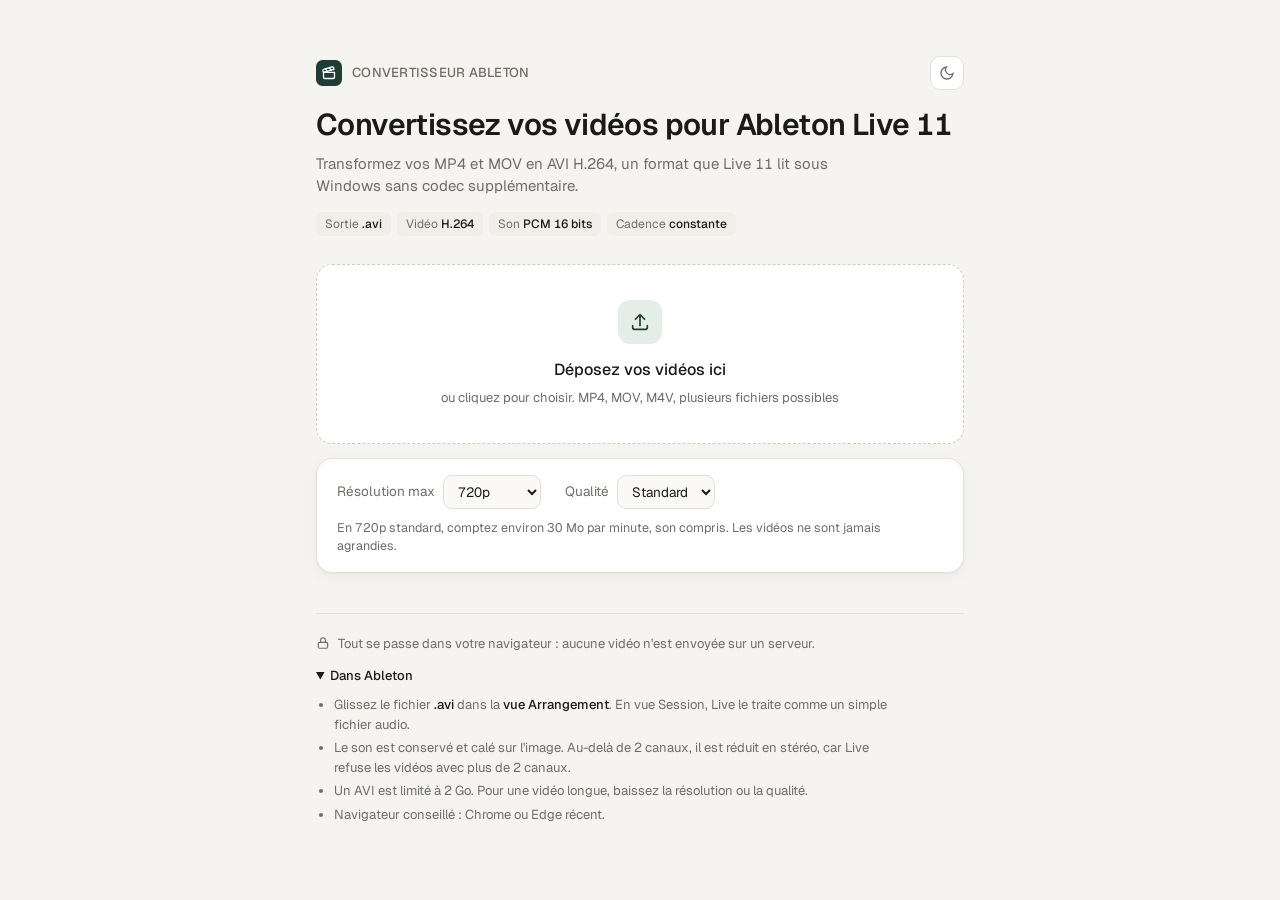
==== tools/convertisseur-ableton/index.html @ 74f915a6 "Add files via upload" ====
<!doctype html>
<html lang="fr">
<head>
<meta charset="utf-8">
<meta name="viewport" content="width=device-width, initial-scale=1">
<title>CONVERTISSEUR ABLETON</title>
<meta name="description" content="Convertissez vos MP4 et MOV en AVI H.264 lisible par Ableton Live 11, directement dans le navigateur.">
<script src="../../shared/theme.js"></script>
<link rel="stylesheet" href="../../shared/tokens.css">
<link rel="preconnect" href="https://fonts.googleapis.com">
<link rel="preconnect" href="https://fonts.gstatic.com" crossorigin>
<link href="https://fonts.googleapis.com/css2?family=Geist:wght@400;500;600&display=swap" rel="stylesheet">
<link rel="icon" href="data:image/svg+xml,%3Csvg xmlns='http://www.w3.org/2000/svg' viewBox='0 0 32 32'%3E%3Crect width='32' height='32' rx='8' fill='%231f3d35'/%3E%3Cg transform='translate(7 7) scale(.75)' fill='none' stroke='%23fff' stroke-width='2.2' stroke-linecap='round' stroke-linejoin='round'%3E%3Cpath d='M20.2 6 3 11l-.9-2.4c-.3-1.1.3-2.2 1.3-2.5l13.5-4c1.1-.3 2.2.3 2.5 1.3Z'/%3E%3Cpath d='m6.2 5.3 3.1 3.9M12.4 3.4l3.1 4'/%3E%3Cpath d='M3 11h18v8a2 2 0 0 1-2 2H5a2 2 0 0 1-2-2Z'/%3E%3C/g%3E%3C/svg%3E">
<style>
*{box-sizing:border-box}
html,body{margin:0}
body{
  background:var(--bg); color:var(--text);
  font-family:var(--font);
  font-size:15px; line-height:1.5; -webkit-font-smoothing:antialiased;
  font-variant-numeric:tabular-nums;
}
:focus-visible{outline:2px solid var(--accent);outline-offset:2px}
main{max-width:680px;margin:0 auto;padding:56px 16px 48px}
header{margin-bottom:28px}
.brand{display:flex;align-items:center;gap:10px;margin-bottom:18px}
.brand svg{flex:none}
.brand span{font-weight:500;color:var(--muted);font-size:13px;letter-spacing:.02em}
h1{font-size:30px;line-height:1.15;font-weight:600;letter-spacing:-.02em;margin:0 0 10px}
.lead{color:var(--muted);margin:0;max-width:56ch}
.specs{display:flex;flex-wrap:wrap;gap:6px;margin-top:14px}
.chip{font-size:12px;padding:3px 9px;border-radius:7px;background:var(--chip);color:var(--muted)}
.chip b{color:var(--text);font-weight:500}
.sr{position:absolute;width:1px;height:1px;overflow:hidden;clip:rect(0 0 0 0);white-space:nowrap}
[hidden]{display:none !important}

.notice{margin:0 0 16px;padding:12px 14px;border-radius:12px;background:var(--warn-bg);color:var(--warn);font-size:14px}

.drop{
  display:flex;flex-direction:column;align-items:center;justify-content:center;gap:6px;
  min-height:180px;padding:28px 20px;text-align:center;cursor:pointer;
  background:var(--surface);border:1.5px dashed var(--border-strong);border-radius:16px;
  transition:border-color .15s,background .15s,transform .15s;
}
.drop:hover{border-color:var(--muted)}
.drop:focus-within{outline:2px solid var(--accent);outline-offset:2px}
.drop.over{border-color:var(--accent);border-style:solid;background:var(--accent-soft);transform:scale(1.005)}
.drop .icon{width:44px;height:44px;border-radius:12px;display:grid;place-items:center;background:var(--accent-soft);color:var(--accent);margin-bottom:8px}
.drop strong{font-weight:500;font-size:16px}
.drop small{color:var(--muted);font-size:13px}

.card{background:var(--surface);border:1px solid var(--border);border-radius:16px;box-shadow:var(--shadow)}
.settings{margin-top:14px;padding:16px 20px;display:flex;flex-wrap:wrap;align-items:center;gap:10px 24px;font-size:13.5px}
.option{display:flex;align-items:center;gap:8px}
.option label{color:var(--muted)}
.option select{font:inherit;color:var(--text);background:var(--surface-2);border:1px solid var(--border);border-radius:9px;padding:6px 10px}
.hint{flex-basis:100%;margin:0;color:var(--muted);font-size:12.5px}

/* ---------- Liste ---------- */
#list{list-style:none;margin:28px 0 0;padding:0;display:flex;flex-direction:column;gap:10px}
#list:empty{display:none}
.item{background:var(--surface);border:1px solid var(--border);border-radius:14px;padding:16px 18px;box-shadow:var(--shadow);animation:in .25s ease-out}
@keyframes in{from{opacity:0;transform:translateY(4px)}}
.row{display:flex;align-items:flex-start;justify-content:space-between;gap:12px}
.name{font-weight:500;word-break:break-all;min-width:0}
.state{flex:none;font-size:12px;font-weight:500;padding:3px 9px;border-radius:99px;white-space:nowrap;background:var(--chip);color:var(--muted)}
.item.done .state{background:var(--ok-bg);color:var(--ok)}
.item.error .state{background:var(--err-bg);color:var(--err)}
.meta{color:var(--muted);margin-top:4px}
.bar{height:4px;border-radius:2px;background:var(--chip);overflow:hidden;margin-top:12px}
.bar i{display:block;height:100%;width:0;background:var(--accent);transition:width .2s linear}
.item.done .bar,.item.error .bar{display:none}
.status{margin:8px 0 0;font-size:13px;color:var(--muted)}
.item.error .status{color:var(--err)}
.actions{display:flex;justify-content:flex-end;margin-top:12px}
.actions:empty{display:none}
.primary{
  font:inherit;font-size:13.5px;font-weight:500;cursor:pointer;border-radius:9px;
  padding:8px 14px;border:1px solid transparent;background:var(--accent);color:var(--accent-ink);transition:opacity .15s;
}
.primary:hover{opacity:.88}
.theme{margin-left:auto;width:34px;height:34px;padding:0;display:grid;place-items:center;border-radius:10px;background:var(--surface);border:1px solid var(--border);color:var(--muted);cursor:pointer}
.theme:hover{color:var(--text)}

/* ---------- Pied de page ---------- */
footer{margin-top:40px;padding-top:20px;border-top:1px solid var(--border);color:var(--muted);font-size:13px}
footer p{margin:0 0 12px;display:flex;gap:8px;align-items:flex-start}
footer svg{flex:none;margin-top:2px}
details{margin-top:4px}
summary{cursor:pointer;color:var(--text);font-weight:500;width:fit-content}
details ul{margin:10px 0 0;padding-left:18px;list-style:disc;max-width:64ch}
details li{margin:4px 0}
details b{color:var(--text);font-weight:500}

@media (max-width:520px){h1{font-size:25px}}
@media (prefers-reduced-motion:reduce){*{transition:none !important;animation:none !important}}
</style>
</head>
<body>
<main>
  <header>
    <div class="brand">
      <svg width="26" height="26" viewBox="0 0 32 32" aria-hidden="true"><rect width="32" height="32" rx="8" fill="var(--accent)"/><g transform="translate(7 7) scale(.75)" fill="none" stroke="var(--accent-ink)" stroke-width="2.2" stroke-linecap="round" stroke-linejoin="round"><path d="M20.2 6 3 11l-.9-2.4c-.3-1.1.3-2.2 1.3-2.5l13.5-4c1.1-.3 2.2.3 2.5 1.3Z"/><path d="m6.2 5.3 3.1 3.9M12.4 3.4l3.1 4"/><path d="M3 11h18v8a2 2 0 0 1-2 2H5a2 2 0 0 1-2-2Z"/></g></svg>
      <span>CONVERTISSEUR ABLETON</span>
      <button class="theme" id="theme" type="button" aria-label="Changer de thème" title="Changer de thème">
        <svg width="16" height="16" viewBox="0 0 24 24" fill="none" stroke="currentColor" stroke-width="2" stroke-linecap="round"><path d="M21 12.8A9 9 0 1 1 11.2 3a7 7 0 0 0 9.8 9.8z"/></svg>
      </button>
    </div>
    <h1>Convertissez vos vidéos pour Ableton Live 11</h1>
    <p class="lead">Transformez vos MP4 et MOV en AVI H.264, un format que Live 11 lit sous Windows sans codec supplémentaire.</p>
    <div class="specs">
      <span class="chip">Sortie <b>.avi</b></span>
      <span class="chip">Vidéo <b>H.264</b></span>
      <span class="chip">Son <b>PCM 16 bits</b></span>
      <span class="chip">Cadence <b>constante</b></span>
    </div>
  </header>

  <p class="notice" id="warn" hidden></p>

  <label class="drop" id="drop">
    <input id="pick" type="file" class="sr" accept="video/mp4,video/quicktime,.mp4,.mov,.m4v" multiple>
    <span class="icon"><svg width="22" height="22" viewBox="0 0 24 24" fill="none" stroke="currentColor" stroke-width="1.8" stroke-linecap="round" stroke-linejoin="round"><path d="M12 16V4M7 9l5-5 5 5"/><path d="M4 16v2a2 2 0 0 0 2 2h12a2 2 0 0 0 2-2v-2"/></svg></span>
    <strong>Déposez vos vidéos ici</strong>
    <small>ou cliquez pour choisir. MP4, MOV, M4V, plusieurs fichiers possibles</small>
  </label>

  <section class="card settings" aria-label="Réglages">
    <div class="option">
      <label for="res">Résolution max</label>
      <select id="res">
        <option value="0">Originale</option>
        <option value="1080">1080p</option>
        <option value="720" selected>720p</option>
        <option value="480">480p</option>
      </select>
    </div>
    <div class="option">
      <label for="q">Qualité</label>
      <select id="q">
        <option value="0.06">Légère</option>
        <option value="0.1" selected>Standard</option>
        <option value="0.18">Haute</option>
      </select>
    </div>
    <p class="hint">En 720p standard, comptez environ 30 Mo par minute, son compris. Les vidéos ne sont jamais agrandies.</p>
  </section>

  <ul id="list" aria-live="polite"></ul>

  <footer>
    <p><svg width="14" height="14" viewBox="0 0 24 24" fill="none" stroke="currentColor" stroke-width="2" stroke-linecap="round" stroke-linejoin="round"><rect x="4" y="11" width="16" height="10" rx="2"/><path d="M8 11V7a4 4 0 0 1 8 0v4"/></svg>
    Tout se passe dans votre navigateur&nbsp;: aucune vidéo n'est envoyée sur un serveur.</p>
    <details open>
      <summary>Dans Ableton</summary>
      <ul>
        <li>Glissez le fichier <b>.avi</b> dans la <b>vue Arrangement</b>. En vue Session, Live le traite comme un simple fichier audio.</li>
        <li>Le son est conservé et calé sur l'image. Au-delà de 2 canaux, il est réduit en stéréo, car Live refuse les vidéos avec plus de 2 canaux.</li>
        <li>Un AVI est limité à 2 Go. Pour une vidéo longue, baissez la résolution ou la qualité.</li>
        <li>Navigateur conseillé&nbsp;: Chrome ou Edge récent.</li>
      </ul>
    </details>
  </footer>
</main>

<script src="vendor/mp4box.all.min.js"></script>
<script src="app.js"></script>
</body>
</html>
---- shared/tokens.css ----
/* MAZATOOLS : thème commun au hub et à tous les outils.
   Une seule source pour les couleurs, en clair comme en sombre.
   Le thème choisi (data-theme sur <html>) est appliqué par shared/theme.js. */

:root {
  --bg: #f5f4f0; --surface: #ffffff; --surface-2: #faf9f6; --text: #1a1a18; --muted: #6f6d66;
  --border: #e3e0d8; --border-strong: #cfcbc0;
  --accent: #1f3d35; --accent-ink: #ffffff; --accent-soft: #e5ede9;
  --ok: #2e7d4f; --ok-bg: #e6f2ea; --warn: #8a5300; --warn-bg: #fbefd9; --err: #b3261e; --err-bg: #fbe8e6;
  --chip: #f0eee8; --chip-ai: #efe7fb; --chip-ai-ink: #5b3a99;
  --shadow: 0 1px 2px rgba(20,20,10,.04), 0 4px 16px rgba(20,20,10,.04);
  --font: "Geist", ui-sans-serif, system-ui, -apple-system, "Segoe UI", sans-serif;
  --font-mono: "Geist Mono", ui-monospace, SFMono-Regular, Menlo, monospace;
  color-scheme: light;
}
@media (prefers-color-scheme: dark) {
  :root:not([data-theme="light"]) {
    --bg: #111110; --surface: #1a1a18; --surface-2: #161615; --text: #ecebe6; --muted: #9a988f;
    --border: #2b2a27; --border-strong: #3d3b37;
    --accent: #cfe3da; --accent-ink: #10201b; --accent-soft: #1c2a25;
    --ok: #7bd3a0; --ok-bg: #15261d; --warn: #f0b65a; --warn-bg: #2a2112; --err: #f28b82; --err-bg: #2c1614;
    --chip: #24231f; --chip-ai: #261f33; --chip-ai-ink: #c9b2f2;
    --shadow: none; color-scheme: dark;
  }
}
:root[data-theme="dark"] {
  --bg: #111110; --surface: #1a1a18; --surface-2: #161615; --text: #ecebe6; --muted: #9a988f;
  --border: #2b2a27; --border-strong: #3d3b37;
  --accent: #cfe3da; --accent-ink: #10201b; --accent-soft: #1c2a25;
  --ok: #7bd3a0; --ok-bg: #15261d; --warn: #f0b65a; --warn-bg: #2a2112; --err: #f28b82; --err-bg: #2c1614;
  --chip: #24231f; --chip-ai: #261f33; --chip-ai-ink: #c9b2f2;
  --shadow: none; color-scheme: dark;
}

/* Ouvert dans MAZATOOLS, un outil laisse le hub gérer le thème. */
.in-hub .theme { display: none; }
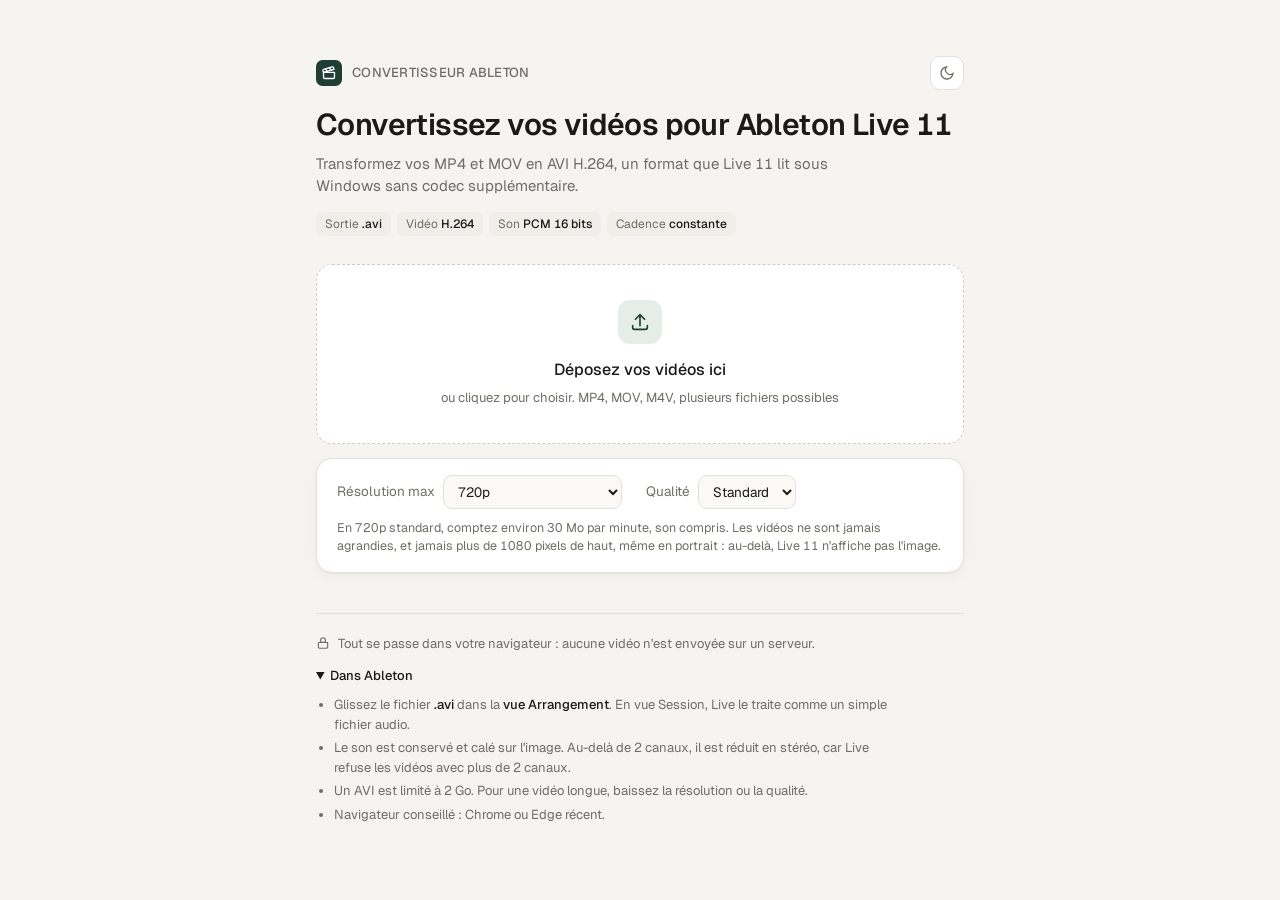
==== commit 1ec7d4b5: "Add files via upload" ====
--- a/tools/convertisseur-ableton/index.html
+++ b/tools/convertisseur-ableton/index.html
@@ -129,7 +129,7 @@
     <div class="option">
       <label for="res">Résolution max</label>
       <select id="res">
-        <option value="0">Originale</option>
+        <option value="0">Originale (max 1080p)</option>
         <option value="1080">1080p</option>
         <option value="720" selected>720p</option>
         <option value="480">480p</option>
@@ -143,7 +143,7 @@
         <option value="0.18">Haute</option>
       </select>
     </div>
-    <p class="hint">En 720p standard, comptez environ 30 Mo par minute, son compris. Les vidéos ne sont jamais agrandies.</p>
+    <p class="hint">En 720p standard, comptez environ 30 Mo par minute, son compris. Les vidéos ne sont jamais agrandies, et jamais plus de 1080 pixels de haut, même en portrait&nbsp;: au-delà, Live 11 n'affiche pas l'image.</p>
   </section>
 
   <ul id="list" aria-live="polite"></ul>
